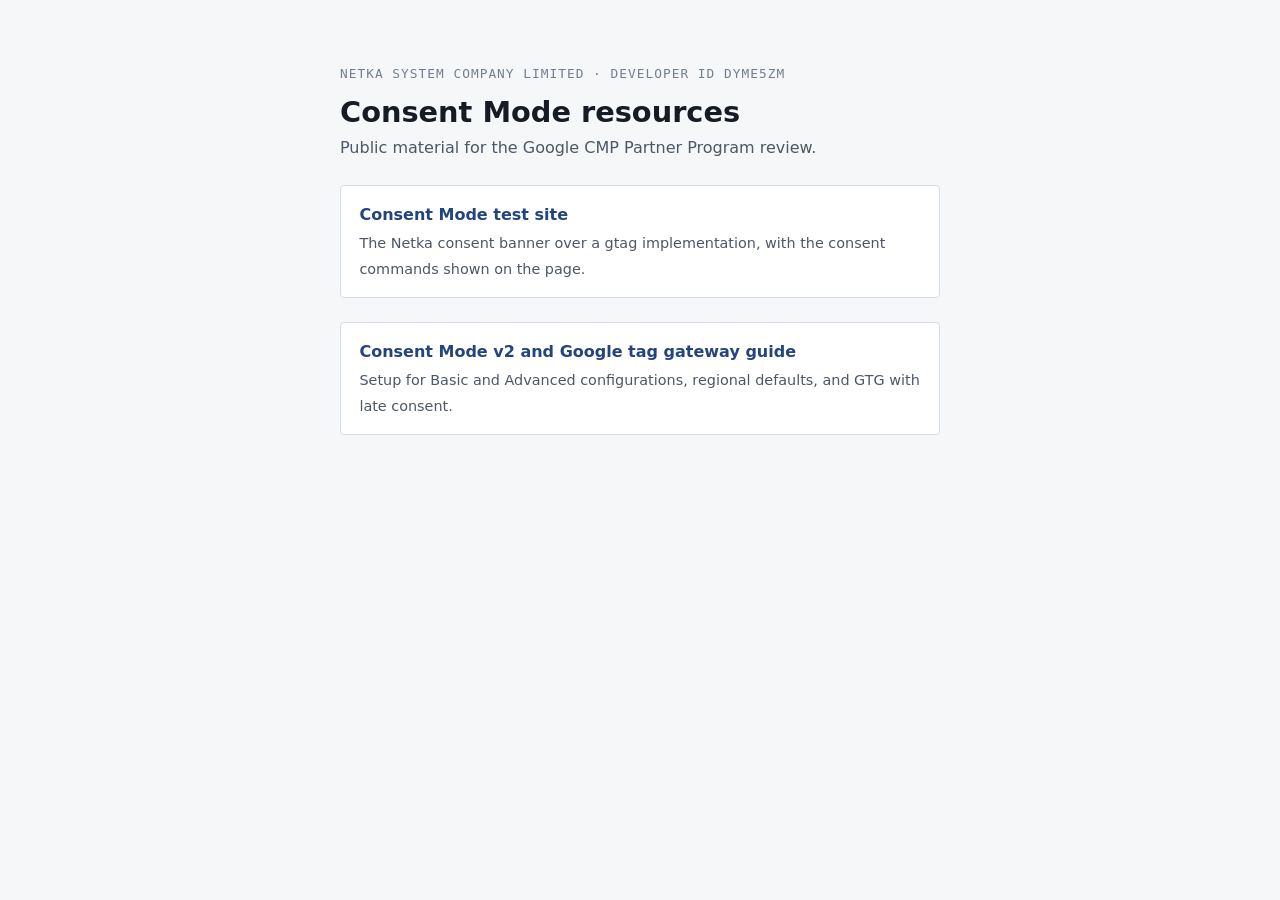
==== docs/index.html @ 39073093 "Publish the test site from the /docs folder Pages serves Pages builds this repository from /docs, so" ====
<!doctype html>
<html lang="en">
<head>
<meta charset="utf-8">
<meta name="viewport" content="width=device-width, initial-scale=1">
<title>Netka CMP — Consent Mode resources</title>
<meta name="robots" content="noindex">
<style>
  :root {
    --ground:#f5f7f9; --surface:#fff; --line:#d7dde5;
    --ink:#171c24; --ink-soft:#4d5765; --ink-faint:#737f8f; --accent:#23457f;
  }
  @media (prefers-color-scheme: dark) {
    :root { --ground:#101319; --surface:#171b22; --line:#2c333f;
            --ink:#e4e8ee; --ink-soft:#a8b2c0; --ink-faint:#7b8593; --accent:#8fb0e8; }
  }
  * { box-sizing:border-box; }
  body { margin:0; background:var(--ground); color:var(--ink); line-height:1.6;
         font-family:"Segoe UI",system-ui,-apple-system,sans-serif; }
  .wrap { max-width:640px; margin:0 auto; padding:4rem 1.25rem; display:flex; flex-direction:column; gap:1.5rem; }
  .eyebrow { font-family:Consolas,ui-monospace,monospace; font-size:.8rem; letter-spacing:.08em;
             text-transform:uppercase; color:var(--ink-faint); }
  h1 { font-size:1.8rem; margin:.3rem 0 0; }
  p { margin:0; color:var(--ink-soft); }
  a.card { display:block; background:var(--surface); border:1px solid var(--line); border-radius:4px;
           padding:1rem 1.15rem; text-decoration:none; color:inherit; }
  a.card:hover, a.card:focus-visible { border-color:var(--accent); }
  a.card:focus-visible { outline:2px solid var(--accent); outline-offset:2px; }
  a.card strong { display:block; color:var(--accent); margin-bottom:.15rem; }
  a.card span { color:var(--ink-soft); font-size:.9rem; }
</style>
</head>
<body>
<div class="wrap">
  <header>
    <div class="eyebrow">Netka System Company Limited &middot; Developer ID dYmE5Zm</div>
    <h1>Consent Mode resources</h1>
    <p>Public material for the Google CMP Partner Program review.</p>
  </header>

  <a class="card" href="./cmp-test/">
    <strong>Consent Mode test site</strong>
    <span>The Netka consent banner over a gtag implementation, with the consent commands shown on the page.</span>
  </a>

  <a class="card" href="./google-consent-mode-v2-and-gtg.md">
    <strong>Consent Mode v2 and Google tag gateway guide</strong>
    <span>Setup for Basic and Advanced configurations, regional defaults, and GTG with late consent.</span>
  </a>
</div>
</body>
</html>
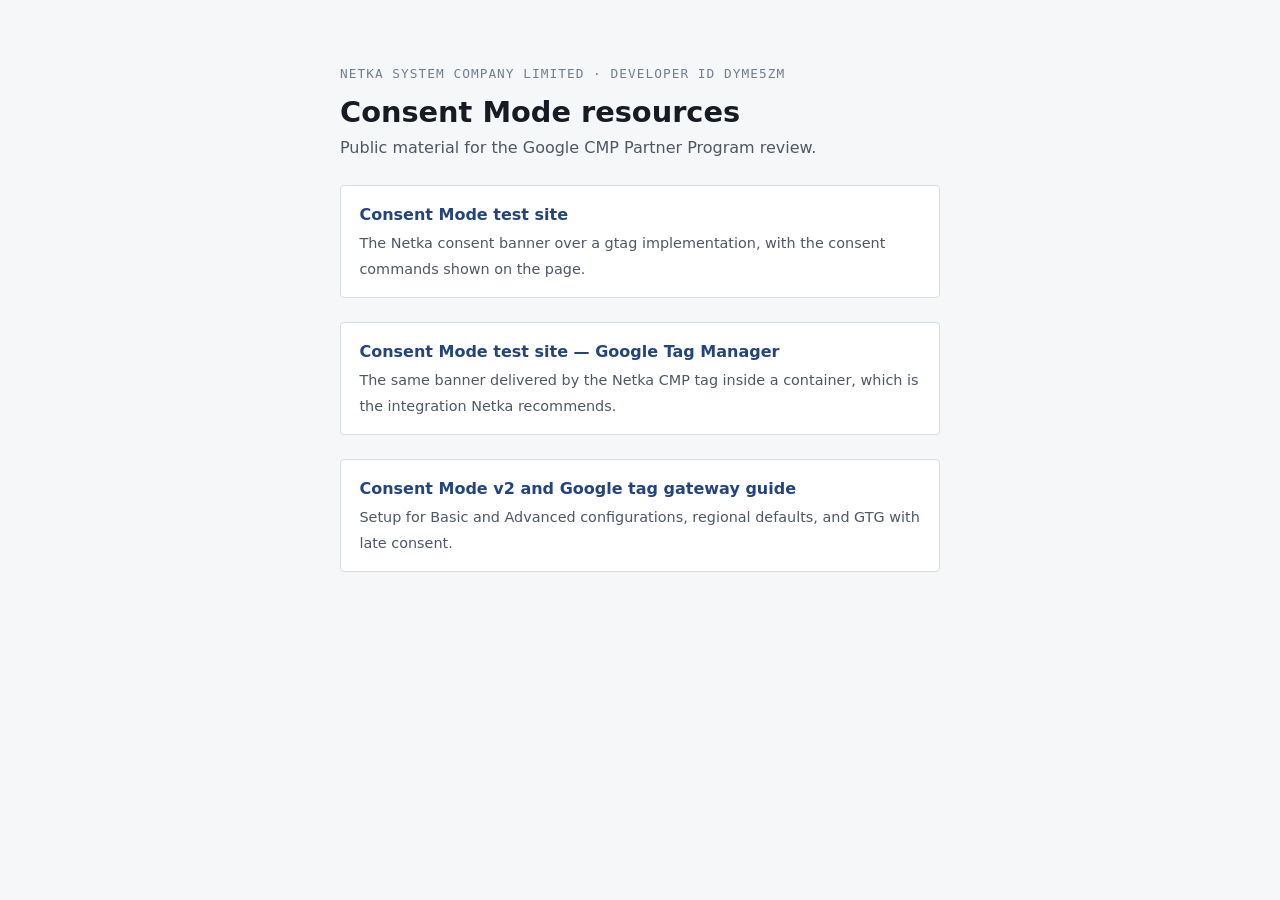
==== commit 33b204b0: "Add the GTM route as a second test page Netka recommends Google Tag Manager to its customers, and th" ====
--- a/docs/index.html
+++ b/docs/index.html
@@ -43,6 +43,11 @@
     <span>The Netka consent banner over a gtag implementation, with the consent commands shown on the page.</span>
   </a>
 
+  <a class="card" href="./cmp-test-gtm/">
+    <strong>Consent Mode test site — Google Tag Manager</strong>
+    <span>The same banner delivered by the Netka CMP tag inside a container, which is the integration Netka recommends.</span>
+  </a>
+
   <a class="card" href="./google-consent-mode-v2-and-gtg.md">
     <strong>Consent Mode v2 and Google tag gateway guide</strong>
     <span>Setup for Basic and Advanced configurations, regional defaults, and GTG with late consent.</span>
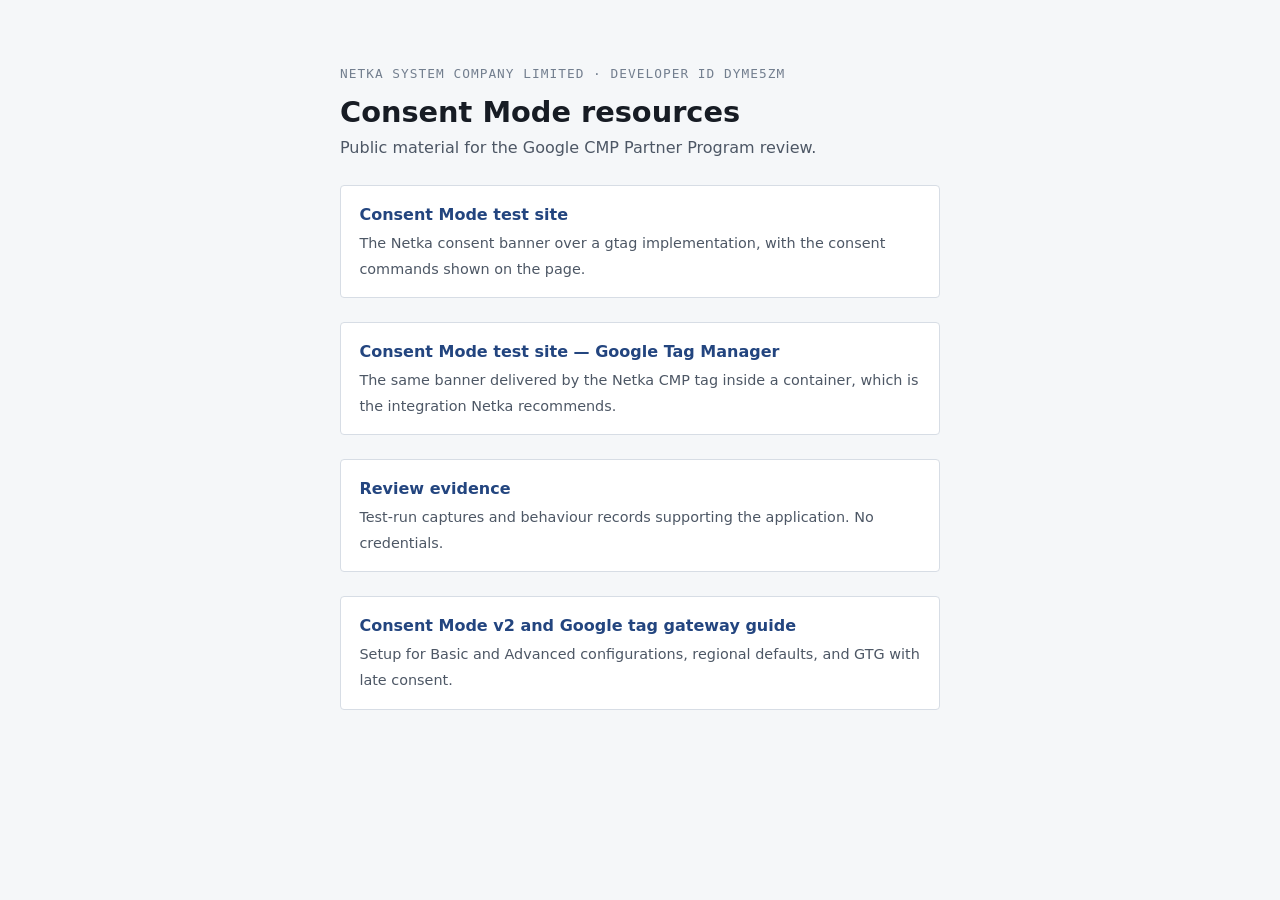
==== commit a0b06f7d: "Publish review evidence through Pages Several application questions ask for a URL rather than an att" ====
--- a/docs/index.html
+++ b/docs/index.html
@@ -48,6 +48,11 @@
     <span>The same banner delivered by the Netka CMP tag inside a container, which is the integration Netka recommends.</span>
   </a>
 
+  <a class="card" href="./evidence/">
+    <strong>Review evidence</strong>
+    <span>Test-run captures and behaviour records supporting the application. No credentials.</span>
+  </a>
+
   <a class="card" href="./google-consent-mode-v2-and-gtg.md">
     <strong>Consent Mode v2 and Google tag gateway guide</strong>
     <span>Setup for Basic and Advanced configurations, regional defaults, and GTG with late consent.</span>
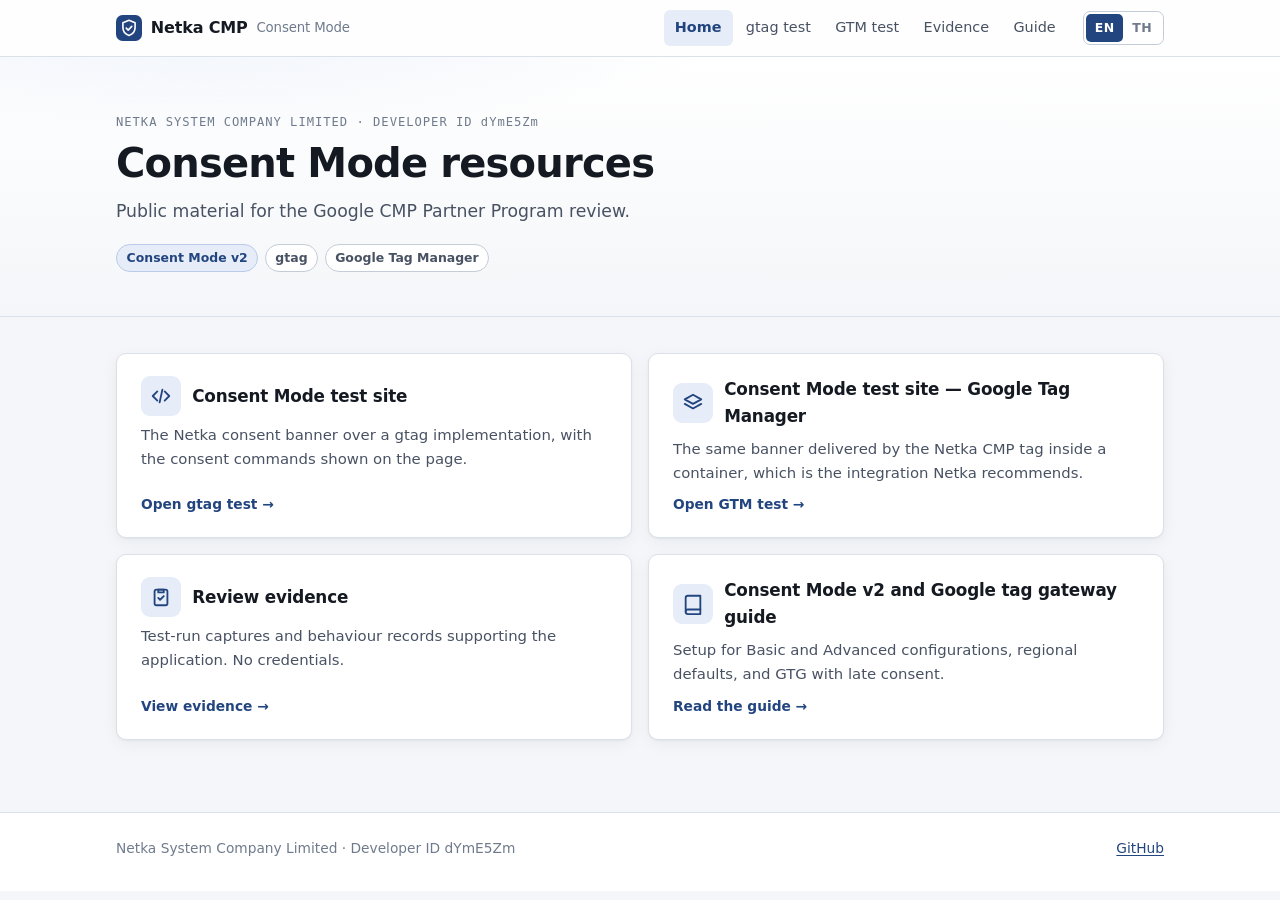
==== commit 0fc0e491: "Redesign the review pages and add a Thai version of each Every page now shares one stylesheet and an" ====
--- a/docs/index.html
+++ b/docs/index.html
@@ -1,62 +1,106 @@
 <!doctype html>
-<html lang="en">
+<html lang="en" data-lang="en">
 <head>
 <meta charset="utf-8">
 <meta name="viewport" content="width=device-width, initial-scale=1">
-<title>Netka CMP — Consent Mode resources</title>
+<title data-th="Netka CMP — แหล่งข้อมูล Consent Mode">Netka CMP — Consent Mode resources</title>
 <meta name="robots" content="noindex">
-<style>
-  :root {
-    --ground:#f5f7f9; --surface:#fff; --line:#d7dde5;
-    --ink:#171c24; --ink-soft:#4d5765; --ink-faint:#737f8f; --accent:#23457f;
-  }
-  @media (prefers-color-scheme: dark) {
-    :root { --ground:#101319; --surface:#171b22; --line:#2c333f;
-            --ink:#e4e8ee; --ink-soft:#a8b2c0; --ink-faint:#7b8593; --accent:#8fb0e8; }
-  }
-  * { box-sizing:border-box; }
-  body { margin:0; background:var(--ground); color:var(--ink); line-height:1.6;
-         font-family:"Segoe UI",system-ui,-apple-system,sans-serif; }
-  .wrap { max-width:640px; margin:0 auto; padding:4rem 1.25rem; display:flex; flex-direction:column; gap:1.5rem; }
-  .eyebrow { font-family:Consolas,ui-monospace,monospace; font-size:.8rem; letter-spacing:.08em;
-             text-transform:uppercase; color:var(--ink-faint); }
-  h1 { font-size:1.8rem; margin:.3rem 0 0; }
-  p { margin:0; color:var(--ink-soft); }
-  a.card { display:block; background:var(--surface); border:1px solid var(--line); border-radius:4px;
-           padding:1rem 1.15rem; text-decoration:none; color:inherit; }
-  a.card:hover, a.card:focus-visible { border-color:var(--accent); }
-  a.card:focus-visible { outline:2px solid var(--accent); outline-offset:2px; }
-  a.card strong { display:block; color:var(--accent); margin-bottom:.15rem; }
-  a.card span { color:var(--ink-soft); font-size:.9rem; }
-</style>
+<link rel="stylesheet" href="assets/site.css">
+<script src="assets/site.js"></script>
 </head>
 <body>
-<div class="wrap">
-  <header>
-    <div class="eyebrow">Netka System Company Limited &middot; Developer ID dYmE5Zm</div>
-    <h1>Consent Mode resources</h1>
-    <p>Public material for the Google CMP Partner Program review.</p>
-  </header>
 
-  <a class="card" href="./cmp-test/">
-    <strong>Consent Mode test site</strong>
-    <span>The Netka consent banner over a gtag implementation, with the consent commands shown on the page.</span>
-  </a>
+<header class="topbar">
+  <div class="topbar-in">
+    <a class="brand" href="./"><svg viewBox="0 0 32 32" aria-hidden="true"><rect width="32" height="32" rx="8" fill="#23457f"/><path d="M16 6.5l7.5 3v6c0 4.6-3.1 8.3-7.5 9.8-4.4-1.5-7.5-5.2-7.5-9.8v-6z" fill="none" stroke="#fff" stroke-width="2" stroke-linejoin="round"/><path d="M12.6 16.2l2.4 2.4 4.4-4.6" fill="none" stroke="#fff" stroke-width="2" stroke-linecap="round" stroke-linejoin="round"/></svg>Netka CMP <small>Consent Mode</small></a>
+    <nav class="nav" aria-label="Pages">
+      <a href="./" aria-current="page"><span data-l="en">Home</span><span data-l="th">หน้าแรก</span></a>
+      <a href="cmp-test/"><span data-l="en">gtag test</span><span data-l="th">ทดสอบ gtag</span></a>
+      <a href="cmp-test-gtm/"><span data-l="en">GTM test</span><span data-l="th">ทดสอบ GTM</span></a>
+      <a href="evidence/"><span data-l="en">Evidence</span><span data-l="th">หลักฐาน</span></a>
+      <a href="guide/"><span data-l="en">Guide</span><span data-l="th">คู่มือ</span></a>
+    </nav>
+    <div class="lang" role="group" aria-label="Language / ภาษา">
+      <button type="button" data-set-lang="en" aria-pressed="true">EN</button>
+      <button type="button" data-set-lang="th" aria-pressed="false">TH</button>
+    </div>
+  </div>
+</header>
 
-  <a class="card" href="./cmp-test-gtm/">
-    <strong>Consent Mode test site — Google Tag Manager</strong>
-    <span>The same banner delivered by the Netka CMP tag inside a container, which is the integration Netka recommends.</span>
-  </a>
+<section class="hero">
+  <div class="hero-in">
+    <div class="eyebrow"><span data-l="en">Netka System Company Limited</span><span data-l="th">บริษัท เน็ตก้า ซิสเต็ม จำกัด</span> &middot; Developer ID <span class="id">dYmE5Zm</span></div>
+    <h1><span data-l="en">Consent Mode resources</span><span data-l="th">แหล่งข้อมูล Consent Mode</span></h1>
+    <p class="lead">
+      <span data-l="en">Public material for the Google CMP Partner Program review.</span>
+      <span data-l="th">เอกสารสาธารณะสำหรับการพิจารณา Google CMP Partner Program</span>
+    </p>
+    <div class="chips">
+      <span class="chip chip-accent">Consent Mode v2</span>
+      <span class="chip">gtag</span>
+      <span class="chip">Google Tag Manager</span>
+    </div>
+  </div>
+</section>
 
-  <a class="card" href="./evidence/">
-    <strong>Review evidence</strong>
-    <span>Test-run captures and behaviour records supporting the application. No credentials.</span>
-  </a>
+<main class="main">
+  <div class="tiles">
+    <a class="tile" href="cmp-test/">
+      <div class="tile-head">
+        <span class="icon"><svg viewBox="0 0 24 24" fill="none" stroke="currentColor" stroke-width="2" stroke-linecap="round" stroke-linejoin="round" aria-hidden="true"><path d="M8 7l-5 5 5 5M16 7l5 5-5 5M13.5 5l-3 14"/></svg></span>
+        <strong><span data-l="en">Consent Mode test site</span><span data-l="th">หน้าทดสอบ Consent Mode</span></strong>
+      </div>
+      <p>
+        <span data-l="en">The Netka consent banner over a gtag implementation, with the consent commands shown on the page.</span>
+        <span data-l="th">แบนเนอร์ขอความยินยอมของ Netka บนเว็บที่ติดตั้งแบบ gtag พร้อมแสดงคำสั่ง consent บนหน้าเว็บ</span>
+      </p>
+      <span class="go"><span data-l="en">Open gtag test →</span><span data-l="th">เปิดหน้าทดสอบ gtag →</span></span>
+    </a>
 
-  <a class="card" href="./google-consent-mode-v2-and-gtg.md">
-    <strong>Consent Mode v2 and Google tag gateway guide</strong>
-    <span>Setup for Basic and Advanced configurations, regional defaults, and GTG with late consent.</span>
-  </a>
-</div>
+    <a class="tile" href="cmp-test-gtm/">
+      <div class="tile-head">
+        <span class="icon"><svg viewBox="0 0 24 24" fill="none" stroke="currentColor" stroke-width="2" stroke-linecap="round" stroke-linejoin="round" aria-hidden="true"><path d="M12 3l9 5-9 5-9-5 9-5z"/><path d="M3 13l9 5 9-5"/></svg></span>
+        <strong><span data-l="en">Consent Mode test site — Google Tag Manager</span><span data-l="th">หน้าทดสอบ Consent Mode — Google Tag Manager</span></strong>
+      </div>
+      <p>
+        <span data-l="en">The same banner delivered by the Netka CMP tag inside a container, which is the integration Netka recommends.</span>
+        <span data-l="th">แบนเนอร์ตัวเดียวกันที่ส่งผ่าน Netka CMP tag ใน container ซึ่งเป็นวิธีติดตั้งที่ Netka แนะนำ</span>
+      </p>
+      <span class="go"><span data-l="en">Open GTM test →</span><span data-l="th">เปิดหน้าทดสอบ GTM →</span></span>
+    </a>
+
+    <a class="tile" href="evidence/">
+      <div class="tile-head">
+        <span class="icon"><svg viewBox="0 0 24 24" fill="none" stroke="currentColor" stroke-width="2" stroke-linecap="round" stroke-linejoin="round" aria-hidden="true"><rect x="5" y="4" width="14" height="17" rx="2"/><path d="M9 4h6v3H9zM9 13l2 2 4-4"/></svg></span>
+        <strong><span data-l="en">Review evidence</span><span data-l="th">หลักฐานประกอบการพิจารณา</span></strong>
+      </div>
+      <p>
+        <span data-l="en">Test-run captures and behaviour records supporting the application. No credentials.</span>
+        <span data-l="th">ภาพผลการทดสอบและบันทึกการทำงานที่ใช้ประกอบใบสมัคร ไม่มีข้อมูลรหัสผ่านหรือคีย์ใด ๆ</span>
+      </p>
+      <span class="go"><span data-l="en">View evidence →</span><span data-l="th">ดูหลักฐาน →</span></span>
+    </a>
+
+    <a class="tile" href="guide/">
+      <div class="tile-head">
+        <span class="icon"><svg viewBox="0 0 24 24" fill="none" stroke="currentColor" stroke-width="2" stroke-linecap="round" stroke-linejoin="round" aria-hidden="true"><path d="M4 5.5A2.5 2.5 0 016.5 3H20v15H6.5A2.5 2.5 0 004 20.5z"/><path d="M4 20.5A2.5 2.5 0 006.5 23H20v-5"/></svg></span>
+        <strong><span data-l="en">Consent Mode v2 and Google tag gateway guide</span><span data-l="th">คู่มือ Consent Mode v2 และ Google tag gateway</span></strong>
+      </div>
+      <p>
+        <span data-l="en">Setup for Basic and Advanced configurations, regional defaults, and GTG with late consent.</span>
+        <span data-l="th">การตั้งค่าแบบ Basic และ Advanced ค่าเริ่มต้นรายภูมิภาค และการใช้ GTG เมื่อพบ late consent</span>
+      </p>
+      <span class="go"><span data-l="en">Read the guide →</span><span data-l="th">อ่านคู่มือ →</span></span>
+    </a>
+  </div>
+</main>
+
+<footer class="foot">
+  <div class="foot-in">
+    <p><span data-l="en">Netka System Company Limited</span><span data-l="th">บริษัท เน็ตก้า ซิสเต็ม จำกัด</span> &middot; Developer ID dYmE5Zm</p>
+    <p><a href="https://github.com/netkasystem/NDPP-CMP-Template">GitHub</a></p>
+  </div>
+</footer>
+
 </body>
 </html>
--- a/docs/assets/site.css
+++ b/docs/assets/site.css
@@ -0,0 +1,185 @@
+/*
+ * Shared look for the review pages.
+ *
+ * Self-hosted on purpose: the test pages must not load anything third-party,
+ * so there are no web fonts here — the system stack below covers Thai on
+ * Windows (Leelawadee UI), macOS/iOS (Thonburi via system-ui) and Android
+ * (Noto Sans Thai).
+ */
+:root {
+  --ground:#f4f6f9; --surface:#fff; --sunk:#eef1f5; --line:#dbe1e8; --line-strong:#c4ccd7;
+  --ink:#151a22; --ink-soft:#485263; --ink-faint:#6f7b8c;
+  --accent:#23457f; --accent-ink:#fff; --accent-soft:#e6edf8; --accent-line:#b9cbe8;
+  --ok:#1a6b4a; --ok-soft:#e1f1e9; --warn:#8f5408; --warn-soft:#fcefdc; --deny:#a52216; --deny-soft:#fbe7e4;
+  --shadow:0 1px 2px rgba(20,30,50,.05), 0 4px 16px rgba(20,30,50,.05);
+  --radius:10px;
+  --sans:"Segoe UI","Leelawadee UI",system-ui,-apple-system,"Noto Sans Thai","Sarabun",sans-serif;
+  --mono:Consolas,"Cascadia Mono",ui-monospace,"SFMono-Regular",monospace;
+  color-scheme:light;
+}
+@media (prefers-color-scheme: dark) {
+  :root {
+    --ground:#0f1218; --surface:#161a22; --sunk:#1c212b; --line:#2a313d; --line-strong:#3a4352;
+    --ink:#e5e9ef; --ink-soft:#a9b3c1; --ink-faint:#7d8796;
+    --accent:#8fb0e8; --accent-ink:#0f1218; --accent-soft:#1a2436; --accent-line:#34496d;
+    --ok:#6cc39b; --ok-soft:#13281f; --warn:#e0a75c; --warn-soft:#30230f; --deny:#ee8377; --deny-soft:#311715;
+    --shadow:0 1px 2px rgba(0,0,0,.3), 0 4px 16px rgba(0,0,0,.25);
+    color-scheme:dark;
+  }
+}
+
+/* ---- language: both versions are in the markup; the one not chosen is hidden ---- */
+html[data-lang="en"] [data-l="th"], html[data-lang="th"] [data-l="en"] { display:none !important; }
+html[data-lang="th"] body { line-height:1.75; }
+
+* { box-sizing:border-box; }
+html { -webkit-text-size-adjust:100%; }
+body { margin:0; background:var(--ground); color:var(--ink); font-family:var(--sans); line-height:1.6; font-size:16px; }
+a { color:var(--accent); text-underline-offset:2px; }
+a:focus-visible, button:focus-visible { outline:2px solid var(--accent); outline-offset:2px; border-radius:4px; }
+code { font-family:var(--mono); font-size:.86em; background:var(--sunk); border:1px solid var(--line); border-radius:4px; padding:.05em .35em; overflow-wrap:anywhere; }
+img { max-width:100%; }
+
+/* ---- top bar ---- */
+.topbar { position:sticky; top:0; z-index:10; background:color-mix(in srgb, var(--surface) 88%, transparent);
+          backdrop-filter:saturate(1.4) blur(8px); -webkit-backdrop-filter:saturate(1.4) blur(8px); border-bottom:1px solid var(--line); }
+.topbar-in { max-width:1080px; margin:0 auto; padding:0 16px; height:56px; display:flex; align-items:center; gap:16px; }
+.brand { display:flex; align-items:center; gap:.55rem; text-decoration:none; color:var(--ink); font-weight:700; letter-spacing:-.01em; white-space:nowrap; }
+.brand svg { width:26px; height:26px; flex:none; }
+.brand small { font-weight:500; color:var(--ink-faint); }
+.nav { display:flex; gap:2px; margin-left:auto; overflow-x:auto; scrollbar-width:none; min-width:0; }
+.nav::-webkit-scrollbar { display:none; }
+.nav a { padding:.4rem .7rem; border-radius:6px; text-decoration:none; color:var(--ink-soft); font-size:.9rem; white-space:nowrap; }
+.nav a:hover { background:var(--sunk); color:var(--ink); }
+.nav a[aria-current="page"] { color:var(--accent); background:var(--accent-soft); font-weight:600; }
+.lang { display:flex; flex:none; border:1px solid var(--line-strong); border-radius:7px; padding:2px; background:var(--surface); }
+.lang button { font:inherit; font-size:.78rem; font-weight:700; letter-spacing:.04em; border:0; background:transparent; color:var(--ink-faint);
+               padding:.25rem .55rem; border-radius:5px; cursor:pointer; }
+.lang button[aria-pressed="true"] { background:var(--accent); color:var(--accent-ink); }
+@media (max-width:720px) {
+  .topbar-in { height:auto; flex-wrap:wrap; padding-top:10px; padding-bottom:6px; row-gap:6px; }
+  .brand small { display:none; }
+  .lang { margin-left:auto; }
+  .nav { order:3; width:100%; margin:0 -4px; }
+}
+
+/* ---- hero ---- */
+.hero { border-bottom:1px solid var(--line); background:
+          radial-gradient(900px 260px at 15% -40%, var(--accent-soft), transparent 70%),
+          linear-gradient(var(--surface), var(--ground)); }
+.hero-in { max-width:1080px; margin:0 auto; padding:56px 16px 44px; }
+.eyebrow { font-family:var(--mono); font-size:.76rem; letter-spacing:.08em; text-transform:uppercase; color:var(--ink-faint); }
+.hero h1 { font-size:clamp(1.7rem, 3.6vw, 2.5rem); line-height:1.15; letter-spacing:-.02em; margin:.5rem 0 .75rem; max-width:22ch; }
+html[data-lang="th"] .hero h1 { line-height:1.3; letter-spacing:0; max-width:28ch; }
+.lead { font-size:1.08rem; color:var(--ink-soft); max-width:62ch; margin:0; }
+.chips { display:flex; flex-wrap:wrap; gap:.4rem; margin-top:1.1rem; }
+.chip { display:inline-flex; align-items:center; gap:.35rem; font-size:.78rem; font-weight:600; padding:.2rem .6rem; border-radius:999px;
+        border:1px solid var(--line-strong); background:var(--surface); color:var(--ink-soft); }
+.chip-accent { border-color:var(--accent-line); background:var(--accent-soft); color:var(--accent); }
+
+/* ---- page body ---- */
+.main { max-width:1080px; margin:0 auto; padding:36px 16px 72px; display:flex; flex-direction:column; gap:24px; }
+.narrow { max-width:820px; }
+.card { background:var(--surface); border:1px solid var(--line); border-radius:var(--radius); padding:22px 24px; box-shadow:var(--shadow); min-width:0; }
+.card h2, .section-title { font-size:1.15rem; margin:0 0 .6rem; letter-spacing:-.01em; display:flex; align-items:center; gap:.55rem; }
+.card h2 svg, .section-title svg { width:20px; height:20px; color:var(--accent); flex:none; }
+.card p { color:var(--ink-soft); margin:0 0 .7rem; }
+.card p:last-child { margin-bottom:0; }
+.muted { color:var(--ink-faint); font-size:.88rem; }
+@media (max-width:560px) { .card { padding:18px 16px; } }
+
+/* resource tiles on the home page */
+.tiles { display:grid; grid-template-columns:repeat(2, minmax(0,1fr)); gap:16px; }
+@media (max-width:720px) { .tiles { grid-template-columns:1fr; } }
+a.tile { display:flex; flex-direction:column; gap:.5rem; text-decoration:none; color:inherit; background:var(--surface); border:1px solid var(--line);
+         border-radius:var(--radius); padding:22px 24px; box-shadow:var(--shadow); transition:border-color .15s, transform .15s; }
+a.tile:hover { border-color:var(--accent-line); transform:translateY(-2px); }
+.tile-head { display:flex; align-items:center; gap:.7rem; }
+.icon { width:40px; height:40px; border-radius:9px; display:grid; place-items:center; background:var(--accent-soft); color:var(--accent); flex:none; }
+.icon svg { width:22px; height:22px; }
+.tile strong { font-size:1.05rem; letter-spacing:-.01em; }
+.tile p { margin:0; color:var(--ink-soft); font-size:.93rem; flex:1; }
+.tile .go { font-size:.86rem; font-weight:600; color:var(--accent); }
+
+/* checklist ("what to expect") */
+.checks { list-style:none; margin:.3rem 0 0; padding:0; display:flex; flex-direction:column; gap:.75rem; }
+.checks li { display:grid; grid-template-columns:22px 1fr; gap:.65rem; color:var(--ink-soft); }
+.checks li::before { content:""; width:20px; height:20px; margin-top:.15em; border-radius:50%; background:var(--ok-soft);
+  background-image:url("data:image/svg+xml,%3Csvg xmlns='http://www.w3.org/2000/svg' viewBox='0 0 20 20'%3E%3Cpath d='M6 10.5l2.6 2.6L14 7.6' fill='none' stroke='%231a6b4a' stroke-width='2' stroke-linecap='round' stroke-linejoin='round'/%3E%3C/svg%3E"); }
+.checks strong, .checks em { color:var(--ink); }
+
+/* two columns on the test pages */
+.split { display:grid; grid-template-columns:minmax(0,5fr) minmax(0,7fr); gap:24px; align-items:start; }
+@media (max-width:900px) { .split { grid-template-columns:1fr; } }
+
+/* ---- consent readout ---- */
+.readout-head { display:flex; justify-content:space-between; align-items:flex-start; gap:12px; flex-wrap:wrap; }
+.live { display:inline-flex; align-items:center; gap:.4rem; font-size:.75rem; font-weight:700; letter-spacing:.06em; text-transform:uppercase; color:var(--ok); }
+.live::before { content:""; width:8px; height:8px; border-radius:50%; background:var(--ok); box-shadow:0 0 0 3px var(--ok-soft); }
+#readout { margin-top:.4rem; }
+.status { display:flex; align-items:center; gap:.6rem; padding:.7rem .9rem; border-radius:8px; border:1px solid; font-weight:600; font-size:.93rem; margin:0 0 .9rem; }
+.status::before { content:""; width:10px; height:10px; border-radius:50%; background:currentColor; flex:none; }
+.status-ok { color:var(--ok); background:var(--ok-soft); border-color:color-mix(in srgb, var(--ok) 35%, transparent); }
+.status-warn { color:var(--warn); background:var(--warn-soft); border-color:color-mix(in srgb, var(--warn) 35%, transparent); }
+.status span { font-weight:400; color:var(--ink-soft); }
+.table-scroll { overflow-x:auto; border:1px solid var(--line); border-radius:8px; }
+table { width:100%; border-collapse:collapse; font-size:.85rem; }
+th, td { text-align:left; padding:.5rem .7rem; border-bottom:1px solid var(--line); vertical-align:top; white-space:nowrap; }
+td { font-family:var(--mono); }
+th { background:var(--sunk); color:var(--ink-faint); font-weight:600; font-size:.74rem; letter-spacing:.03em; }
+tr:last-child td { border-bottom:0; }
+.granted, .denied { font-weight:600; }
+.granted { color:var(--ok); }
+.denied { color:var(--deny); }
+.actions { display:flex; flex-wrap:wrap; gap:.5rem; margin-top:1rem; }
+.btn { font:inherit; font-size:.88rem; font-weight:600; padding:.55rem .95rem; border-radius:7px; cursor:pointer;
+       border:1px solid var(--line-strong); background:var(--surface); color:var(--ink); display:inline-flex; align-items:center; gap:.45rem; }
+.btn:hover { border-color:var(--accent); color:var(--accent); }
+.btn svg { width:16px; height:16px; }
+.btn-primary { background:var(--accent); border-color:var(--accent); color:var(--accent-ink); }
+.btn-primary:hover { color:var(--accent-ink); filter:brightness(1.08); }
+
+/* ---- callouts, figures ---- */
+.note { border:1px solid var(--accent-line); background:var(--accent-soft); border-radius:var(--radius); padding:16px 20px; color:var(--ink-soft); font-size:.93rem; }
+.note b { color:var(--ink); }
+figure { margin:0; background:var(--surface); border:1px solid var(--line); border-radius:var(--radius); overflow:hidden; box-shadow:var(--shadow); }
+figure a { display:block; }
+figure img { display:block; width:100%; height:auto; border-bottom:1px solid var(--line); }
+figcaption { padding:16px 20px; font-size:.92rem; color:var(--ink-soft); }
+figcaption b { color:var(--ink); }
+.hash { font-family:var(--mono); font-size:.76rem; color:var(--ink-faint); word-break:break-all; display:block; margin-top:.5rem; }
+.links { display:flex; flex-wrap:wrap; gap:.6rem; }
+
+/* ---- long-form guide ---- */
+.doc { display:grid; grid-template-columns:220px minmax(0,1fr); gap:40px; align-items:start; }
+.toc { position:sticky; top:76px; font-size:.88rem; }
+.toc b { display:block; font-size:.72rem; letter-spacing:.08em; text-transform:uppercase; color:var(--ink-faint); margin-bottom:.5rem; }
+.toc a { display:block; padding:.3rem .6rem; border-left:2px solid var(--line); color:var(--ink-soft); text-decoration:none; }
+.toc a:hover { color:var(--accent); border-left-color:var(--accent); }
+@media (max-width:900px) { .doc { grid-template-columns:1fr; gap:20px; } .toc { position:static; } }
+.prose { min-width:0; }
+.prose section { scroll-margin-top:80px; padding-bottom:12px; }
+.prose h2 { font-size:1.4rem; letter-spacing:-.01em; margin:32px 0 12px; padding-top:20px; border-top:1px solid var(--line); }
+.prose section:first-child h2 { margin-top:0; padding-top:0; border-top:0; }
+.prose h3 { font-size:1.08rem; margin:24px 0 8px; }
+.prose p, .prose li { color:var(--ink-soft); }
+.prose p { margin:0 0 .9rem; }
+.prose ul, .prose ol { padding-left:1.3rem; margin:0 0 1rem; }
+.prose li { margin-bottom:.35rem; }
+.prose li strong, .prose p strong { color:var(--ink); }
+.prose .table-scroll { margin:0 0 1rem; background:var(--surface); }
+.prose td { font-family:var(--sans); white-space:normal; color:var(--ink-soft); }
+.prose td code { white-space:nowrap; }
+pre { margin:0 0 1rem; background:var(--sunk); border:1px solid var(--line); border-radius:8px; padding:14px 16px; overflow-x:auto; font-size:.84rem; line-height:1.55; }
+pre code { background:none; border:0; padding:0; font-size:inherit; overflow-wrap:normal; }
+
+/* ---- footer ---- */
+.foot { border-top:1px solid var(--line); background:var(--surface); }
+.foot-in { max-width:1080px; margin:0 auto; padding:24px 16px 32px; display:flex; flex-wrap:wrap; justify-content:space-between; gap:12px 24px;
+           color:var(--ink-faint); font-size:.86rem; }
+.foot-in p { margin:0; max-width:70ch; }
+a.chip { text-decoration:none; } a.chip:hover { border-color:var(--accent); color:var(--accent); }
+a.btn { text-decoration:none; }
+/* the Developer ID is case-sensitive; the Thai company name reads badly in spaced mono caps */
+.eyebrow .id { text-transform:none; }
+.eyebrow [data-l="th"] { font-family:var(--sans); letter-spacing:0; font-size:.85rem; }
